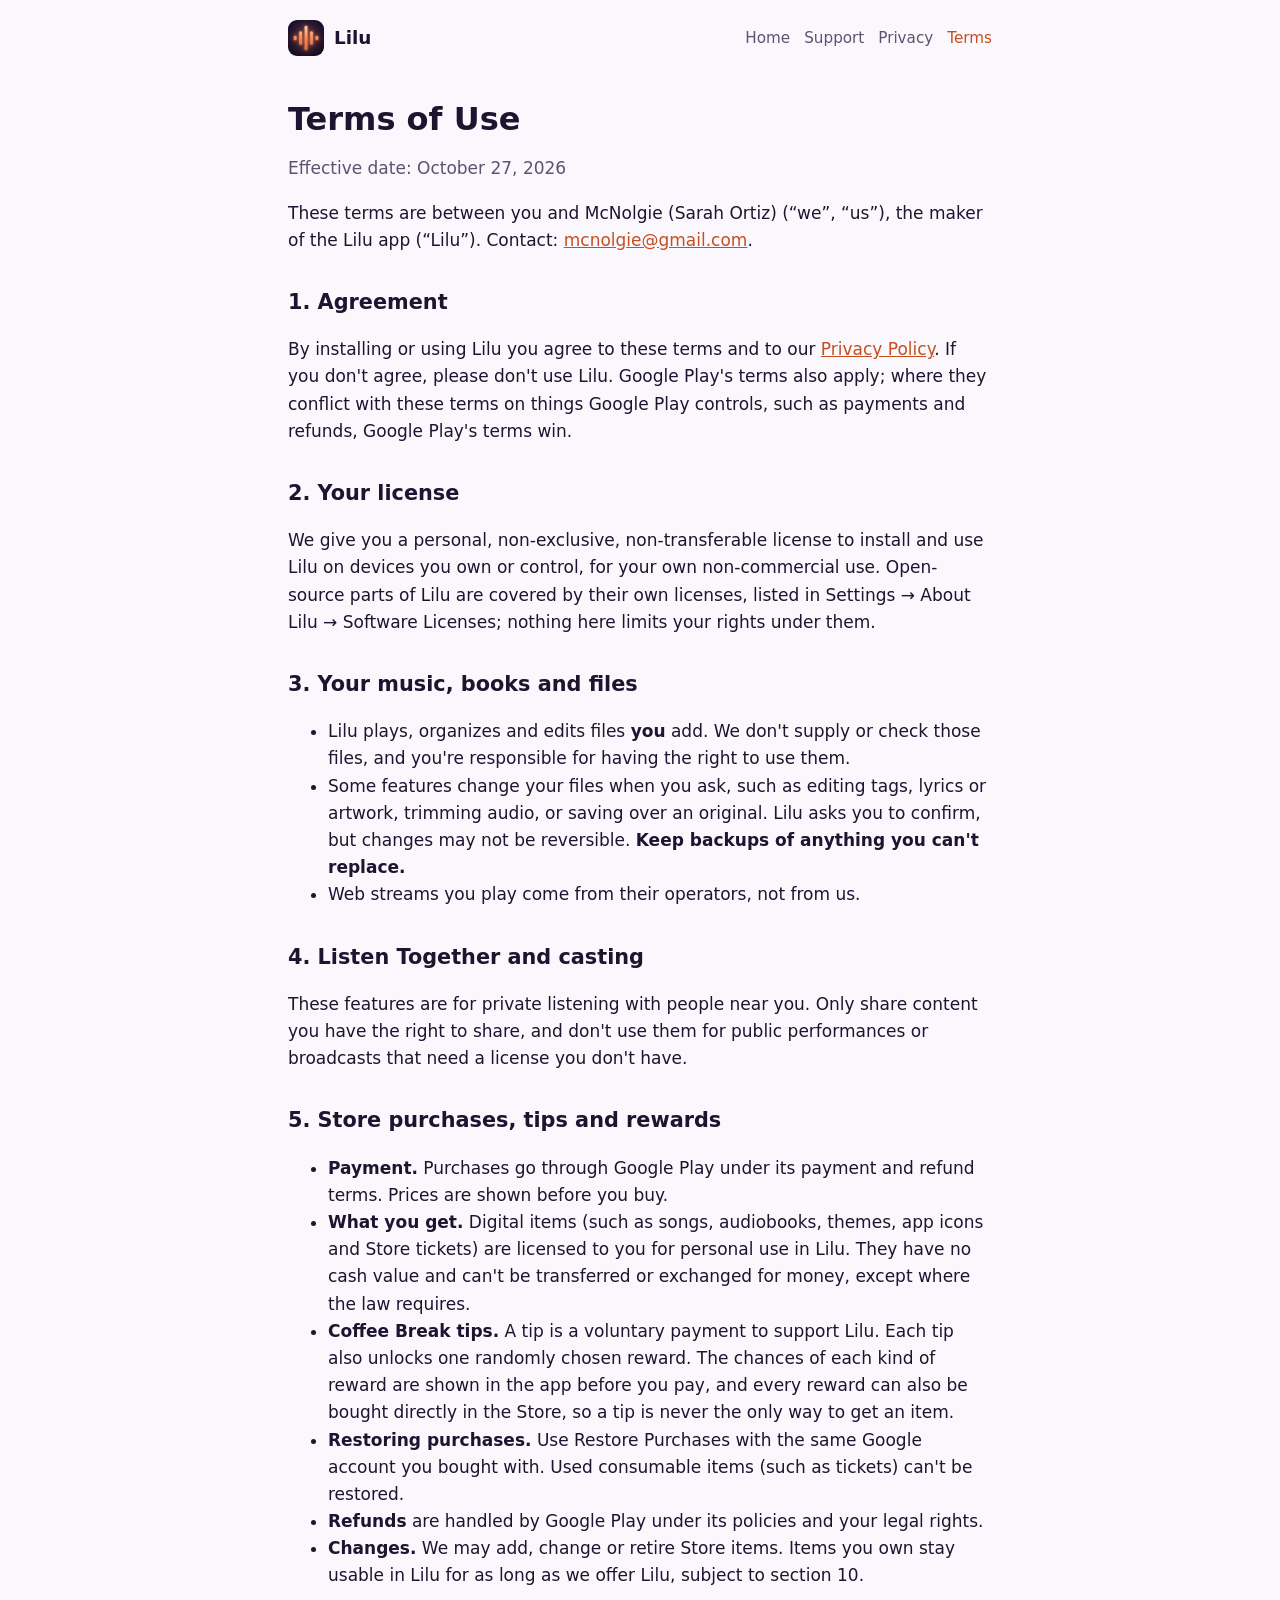
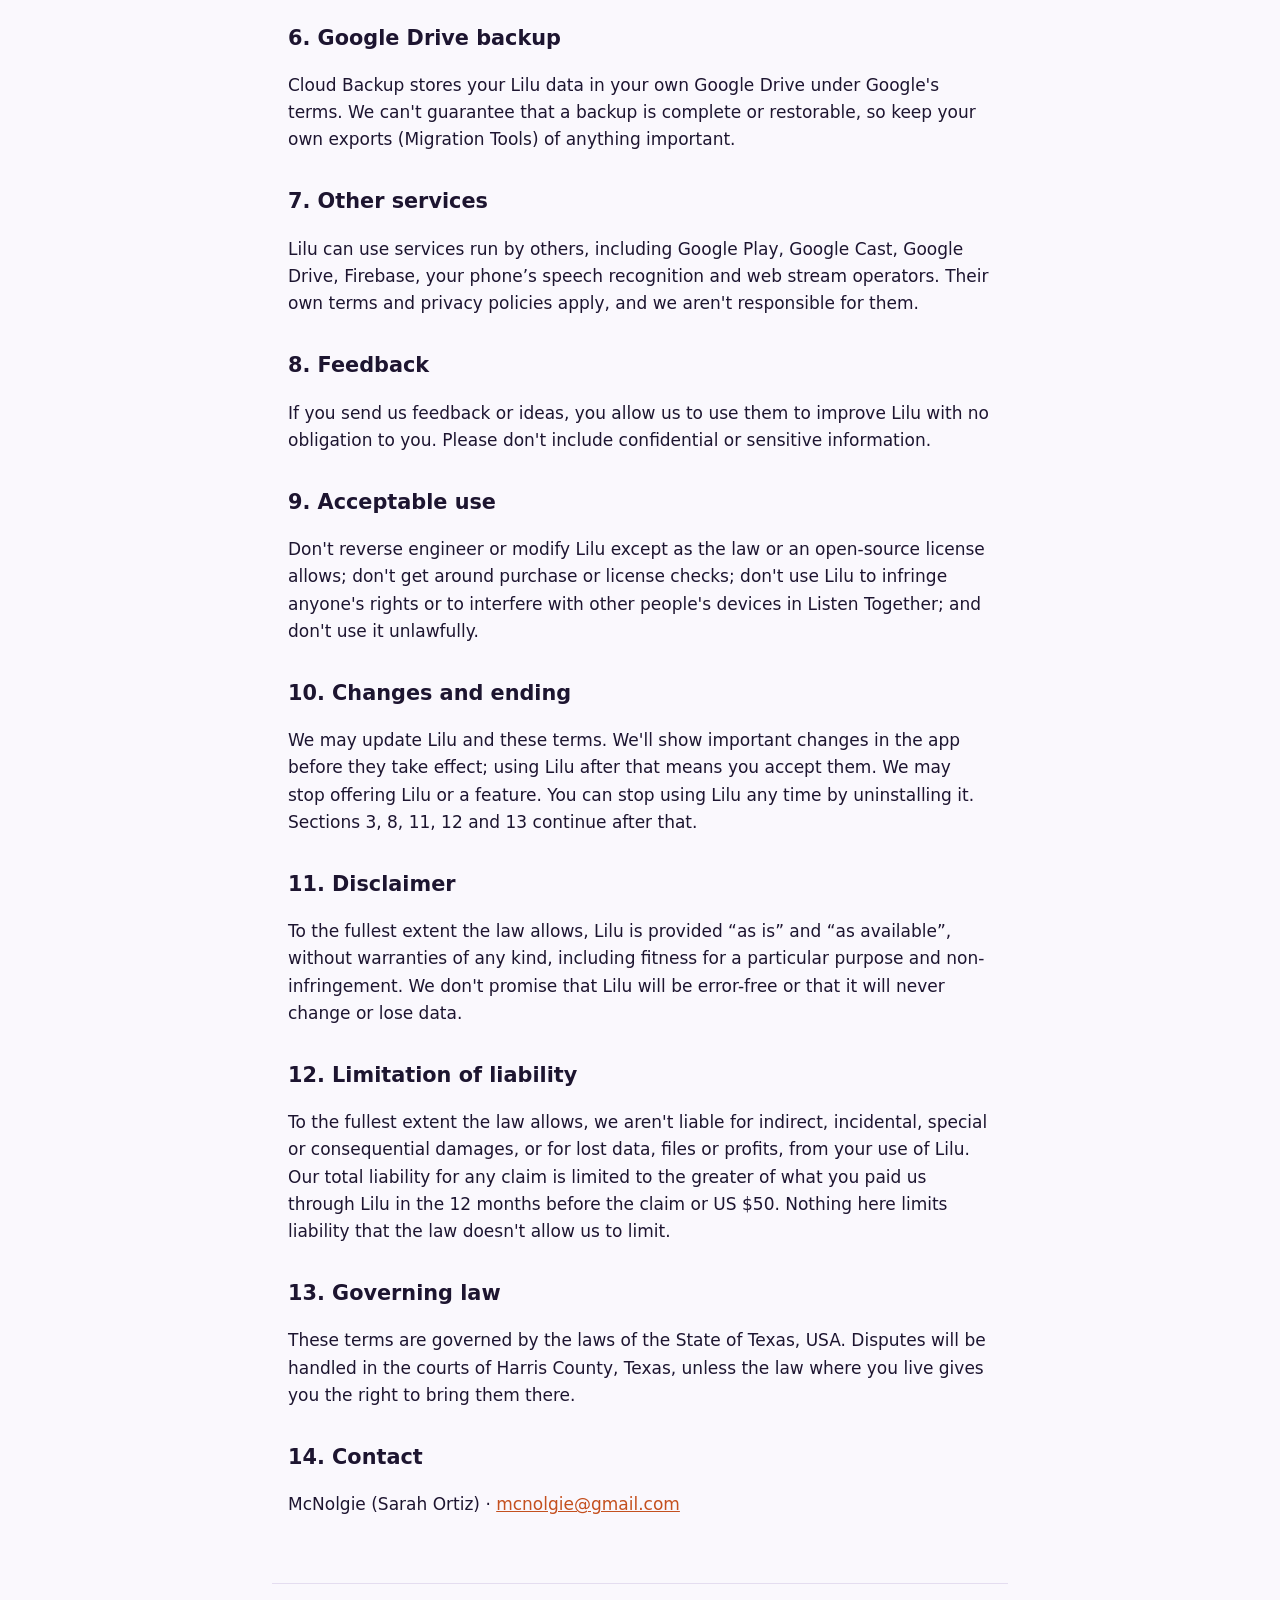
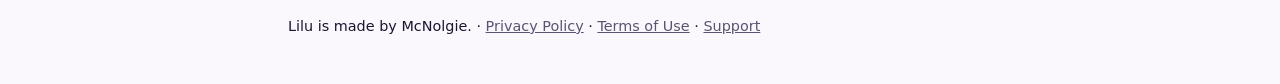
==== terms.html @ f52eeafa "Add files via upload" ====
<!doctype html>
<html lang="en">
<head>
<meta charset="utf-8">
<meta name="viewport" content="width=device-width, initial-scale=1">
<title>Terms of Use – Lilu</title>
<meta name="description" content="The terms for using the Lilu app.">
<link rel="icon" href="favicon.png">
<link rel="stylesheet" href="style.css">
</head>
<body>
<!-- DRAFT for the owner's review. Fill every [BRACKETED] value and have it reviewed before
     publishing. Based on docs/legal/terms-of-use-draft.md (Oct 20), Android only. -->
<header class="site">
  <a class="brand" href="./"><img src="icon-192.png" alt="">Lilu</a>
  <nav class="site" aria-label="Site">
    <a href="./">Home</a>
    <a href="support.html">Support</a>
    <a href="privacy.html">Privacy</a>
    <a href="terms.html" aria-current="page">Terms</a>
  </nav>
</header>
<main>
<h1>Terms of Use</h1>
<p class="muted">Effective date: October 27, 2026</p>
<p>These terms are between you and McNolgie (Sarah Ortiz) (“we”, “us”), the maker of the Lilu app (“Lilu”). Contact: <a href="mailto:mcnolgie@gmail.com">mcnolgie@gmail.com</a>.</p>

<h2>1. Agreement</h2>
<p>By installing or using Lilu you agree to these terms and to our <a href="privacy.html">Privacy Policy</a>. If you don't agree, please don't use Lilu. Google Play's terms also apply; where they conflict with these terms on things Google Play controls, such as payments and refunds, Google Play's terms win.</p>

<h2>2. Your license</h2>
<p>We give you a personal, non-exclusive, non-transferable license to install and use Lilu on devices you own or control, for your own non-commercial use. Open-source parts of Lilu are covered by their own licenses, listed in Settings → About Lilu → Software Licenses; nothing here limits your rights under them.</p>

<h2>3. Your music, books and files</h2>
<ul>
  <li>Lilu plays, organizes and edits files <strong>you</strong> add. We don't supply or check those files, and you're responsible for having the right to use them.</li>
  <li>Some features change your files when you ask, such as editing tags, lyrics or artwork, trimming audio, or saving over an original. Lilu asks you to confirm, but changes may not be reversible. <strong>Keep backups of anything you can't replace.</strong></li>
  <li>Web streams you play come from their operators, not from us.</li>
</ul>

<h2>4. Listen Together and casting</h2>
<p>These features are for private listening with people near you. Only share content you have the right to share, and don't use them for public performances or broadcasts that need a license you don't have.</p>

<h2>5. Store purchases, tips and rewards</h2>
<ul>
  <li><strong>Payment.</strong> Purchases go through Google Play under its payment and refund terms. Prices are shown before you buy.</li>
  <li><strong>What you get.</strong> Digital items (such as songs, audiobooks, themes, app icons and Store tickets) are licensed to you for personal use in Lilu. They have no cash value and can't be transferred or exchanged for money, except where the law requires.</li>
  <li><strong>Coffee Break tips.</strong> A tip is a voluntary payment to support Lilu. Each tip also unlocks one randomly chosen reward. The chances of each kind of reward are shown in the app before you pay, and every reward can also be bought directly in the Store, so a tip is never the only way to get an item.</li>
  <li><strong>Restoring purchases.</strong> Use Restore Purchases with the same Google account you bought with. Used consumable items (such as tickets) can't be restored.</li>
  <li><strong>Refunds</strong> are handled by Google Play under its policies and your legal rights.</li>
  <li><strong>Changes.</strong> We may add, change or retire Store items. Items you own stay usable in Lilu for as long as we offer Lilu, subject to section 10.</li>
</ul>

<h2>6. Google Drive backup</h2>
<p>Cloud Backup stores your Lilu data in your own Google Drive under Google's terms. We can't guarantee that a backup is complete or restorable, so keep your own exports (Migration Tools) of anything important.</p>

<h2>7. Other services</h2>
<p>Lilu can use services run by others, including Google Play, Google Cast, Google Drive, Firebase, your phone’s speech recognition and web stream operators. Their own terms and privacy policies apply, and we aren't responsible for them.</p>

<h2>8. Feedback</h2>
<p>If you send us feedback or ideas, you allow us to use them to improve Lilu with no obligation to you. Please don't include confidential or sensitive information.</p>

<h2>9. Acceptable use</h2>
<p>Don't reverse engineer or modify Lilu except as the law or an open-source license allows; don't get around purchase or license checks; don't use Lilu to infringe anyone's rights or to interfere with other people's devices in Listen Together; and don't use it unlawfully.</p>

<h2>10. Changes and ending</h2>
<p>We may update Lilu and these terms. We'll show important changes in the app before they take effect; using Lilu after that means you accept them. We may stop offering Lilu or a feature. You can stop using Lilu any time by uninstalling it. Sections 3, 8, 11, 12 and 13 continue after that.</p>

<h2>11. Disclaimer</h2>
<p>To the fullest extent the law allows, Lilu is provided “as is” and “as available”, without warranties of any kind, including fitness for a particular purpose and non-infringement. We don't promise that Lilu will be error-free or that it will never change or lose data.</p>

<h2>12. Limitation of liability</h2>
<p>To the fullest extent the law allows, we aren't liable for indirect, incidental, special or consequential damages, or for lost data, files or profits, from your use of Lilu. Our total liability for any claim is limited to the greater of what you paid us through Lilu in the 12 months before the claim or US $50. Nothing here limits liability that the law doesn't allow us to limit.</p>

<h2>13. Governing law</h2>
<p>These terms are governed by the laws of the State of Texas, USA. Disputes will be handled in the courts of Harris County, Texas, unless the law where you live gives you the right to bring them there.</p>

<h2>14. Contact</h2>
<p>McNolgie (Sarah Ortiz) · <a href="mailto:mcnolgie@gmail.com">mcnolgie@gmail.com</a></p>
</main>
<footer class="site">
  <p>Lilu is made by McNolgie. · <a href="privacy.html">Privacy Policy</a> · <a href="terms.html">Terms of Use</a> · <a href="support.html">Support</a></p>
</footer>
</body>
</html>
---- style.css ----
:root {
  --bg: #0f0a1f;
  --surface: #1a1330;
  --text: #f4f1fa;
  --muted: #c9c3da;
  --accent: #ff8a5c;
  --line: #2d2448;
  --max: 46rem;
}
@media (prefers-color-scheme: light) {
  :root {
    --bg: #faf8fd;
    --surface: #ffffff;
    --text: #1d1530;
    --muted: #5b5370;
    --accent: #c4501f;
    --line: #e4ddf0;
  }
}
* { box-sizing: border-box; }
html { -webkit-text-size-adjust: 100%; }
body {
  margin: 0;
  background: var(--bg);
  color: var(--text);
  font: 17px/1.6 system-ui, -apple-system, "Segoe UI", Roboto, "Helvetica Neue", Arial, sans-serif;
}
a { color: var(--accent); }
a:focus-visible { outline: 2px solid var(--accent); outline-offset: 2px; }
header.site, footer.site, main { max-width: var(--max); margin: 0 auto; padding: 0 16px; }
header.site { display: flex; align-items: center; gap: 12px; padding-top: 20px; padding-bottom: 8px; }
header.site a.brand { display: flex; align-items: center; gap: 10px; color: var(--text); text-decoration: none; font-weight: 700; font-size: 1.15rem; }
header.site img { width: 36px; height: 36px; border-radius: 9px; }
nav.site { margin-left: auto; display: flex; gap: 14px; flex-wrap: wrap; font-size: 0.95rem; }
nav.site a { color: var(--muted); text-decoration: none; }
nav.site a:hover, nav.site a[aria-current="page"] { color: var(--accent); }
main { padding-top: 12px; padding-bottom: 48px; }
h1 { font-size: 2rem; line-height: 1.2; margin: 24px 0 8px; }
h2 { font-size: 1.3rem; margin: 32px 0 8px; }
h3 { font-size: 1.05rem; margin: 20px 0 4px; }
p, li { color: var(--text); }
.muted { color: var(--muted); }
.hero { text-align: center; padding: 32px 0 8px; }
.hero img { width: 112px; height: 112px; border-radius: 26px; }
.hero h1 { font-size: 2.6rem; margin-top: 16px; }
.hero p { font-size: 1.2rem; color: var(--muted); margin: 0 auto; max-width: 30rem; }
.pill { display: inline-block; margin-top: 18px; padding: 8px 18px; border-radius: 999px; border: 1px solid var(--line); color: var(--muted); font-size: 0.95rem; }
.grid { display: grid; grid-template-columns: repeat(auto-fit, minmax(14rem, 1fr)); gap: 12px; margin-top: 28px; }
.card { background: var(--surface); border: 1px solid var(--line); border-radius: 14px; padding: 14px 16px; }
.card h3 { margin-top: 0; }
.card p { margin: 0; color: var(--muted); font-size: 0.95rem; }
.summary { background: var(--surface); border: 1px solid var(--line); border-radius: 14px; padding: 4px 18px; }
table { width: 100%; border-collapse: collapse; font-size: 0.95rem; }
th, td { text-align: left; vertical-align: top; padding: 8px 6px; border-bottom: 1px solid var(--line); }
th { color: var(--muted); font-weight: 600; }
.table-wrap { overflow-x: auto; }
footer.site { border-top: 1px solid var(--line); padding-top: 16px; padding-bottom: 32px; color: var(--muted); font-size: 0.9rem; }
footer.site a { color: var(--muted); }
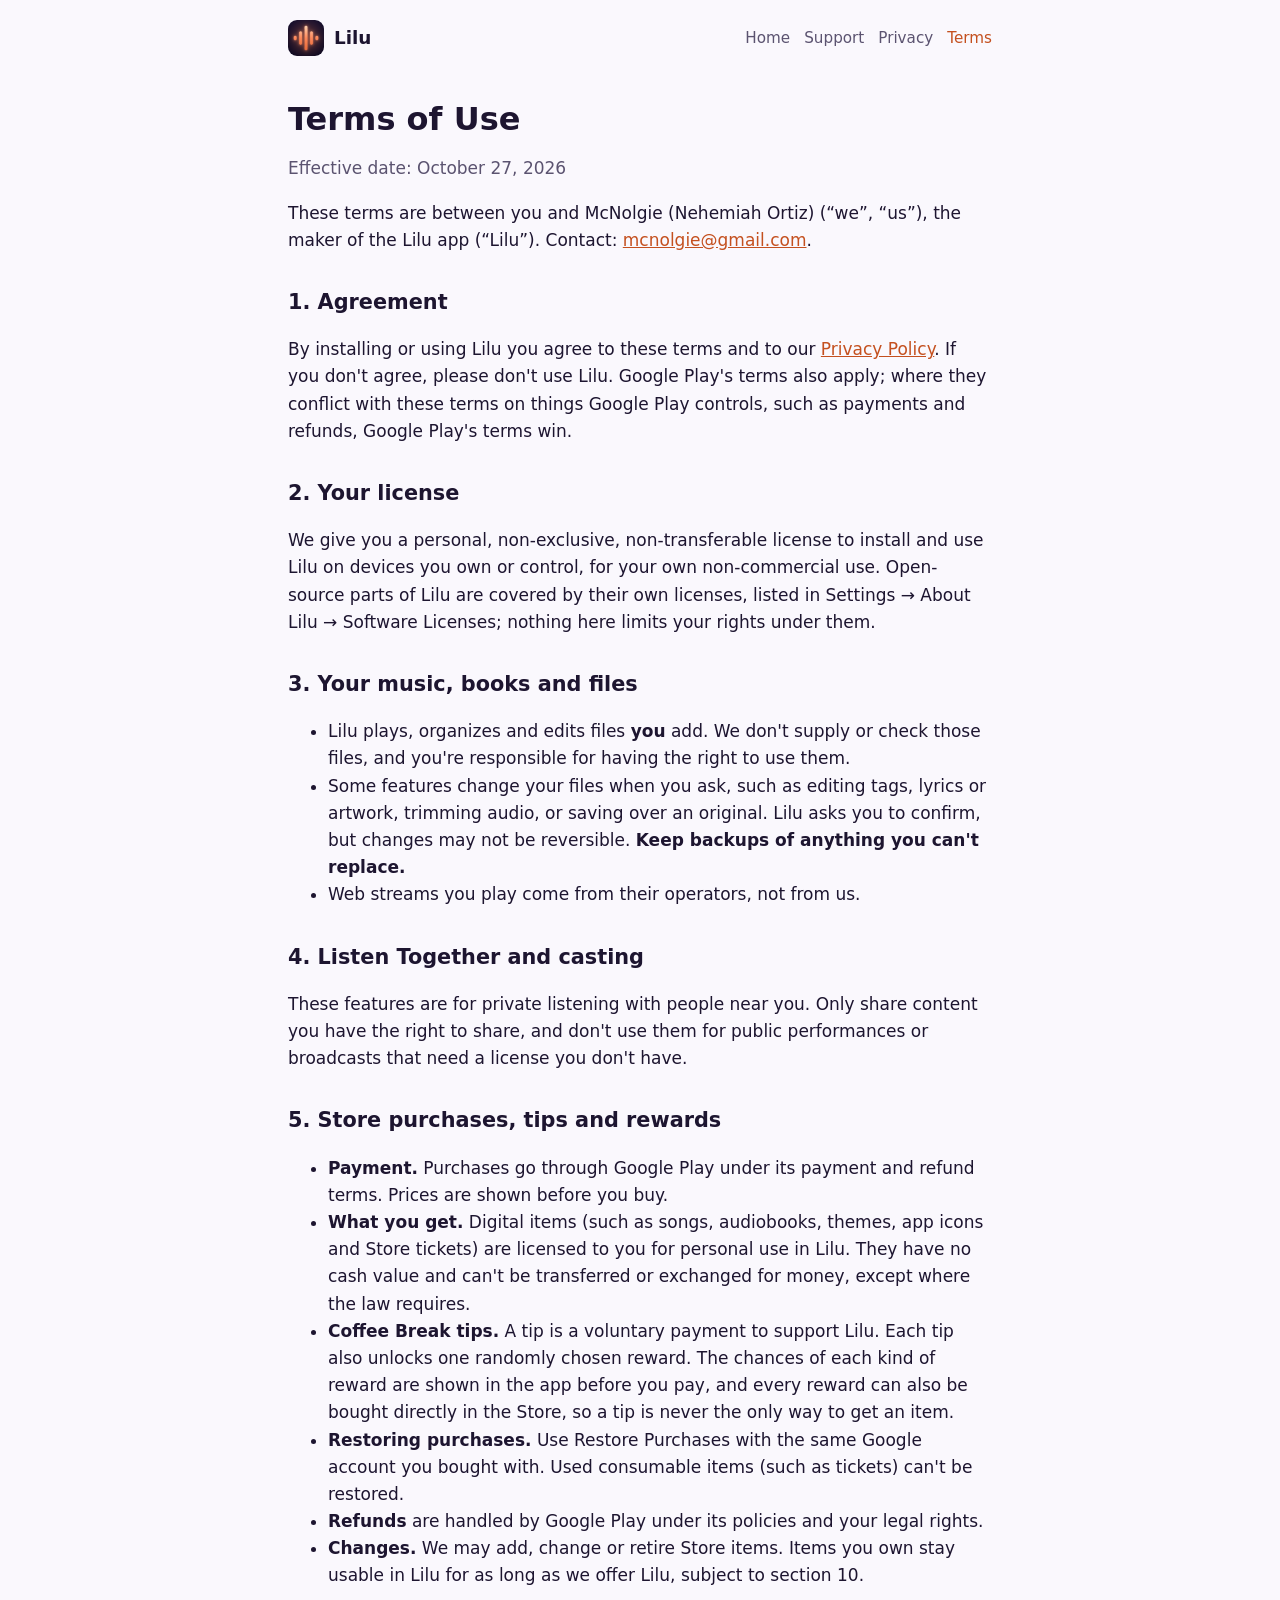
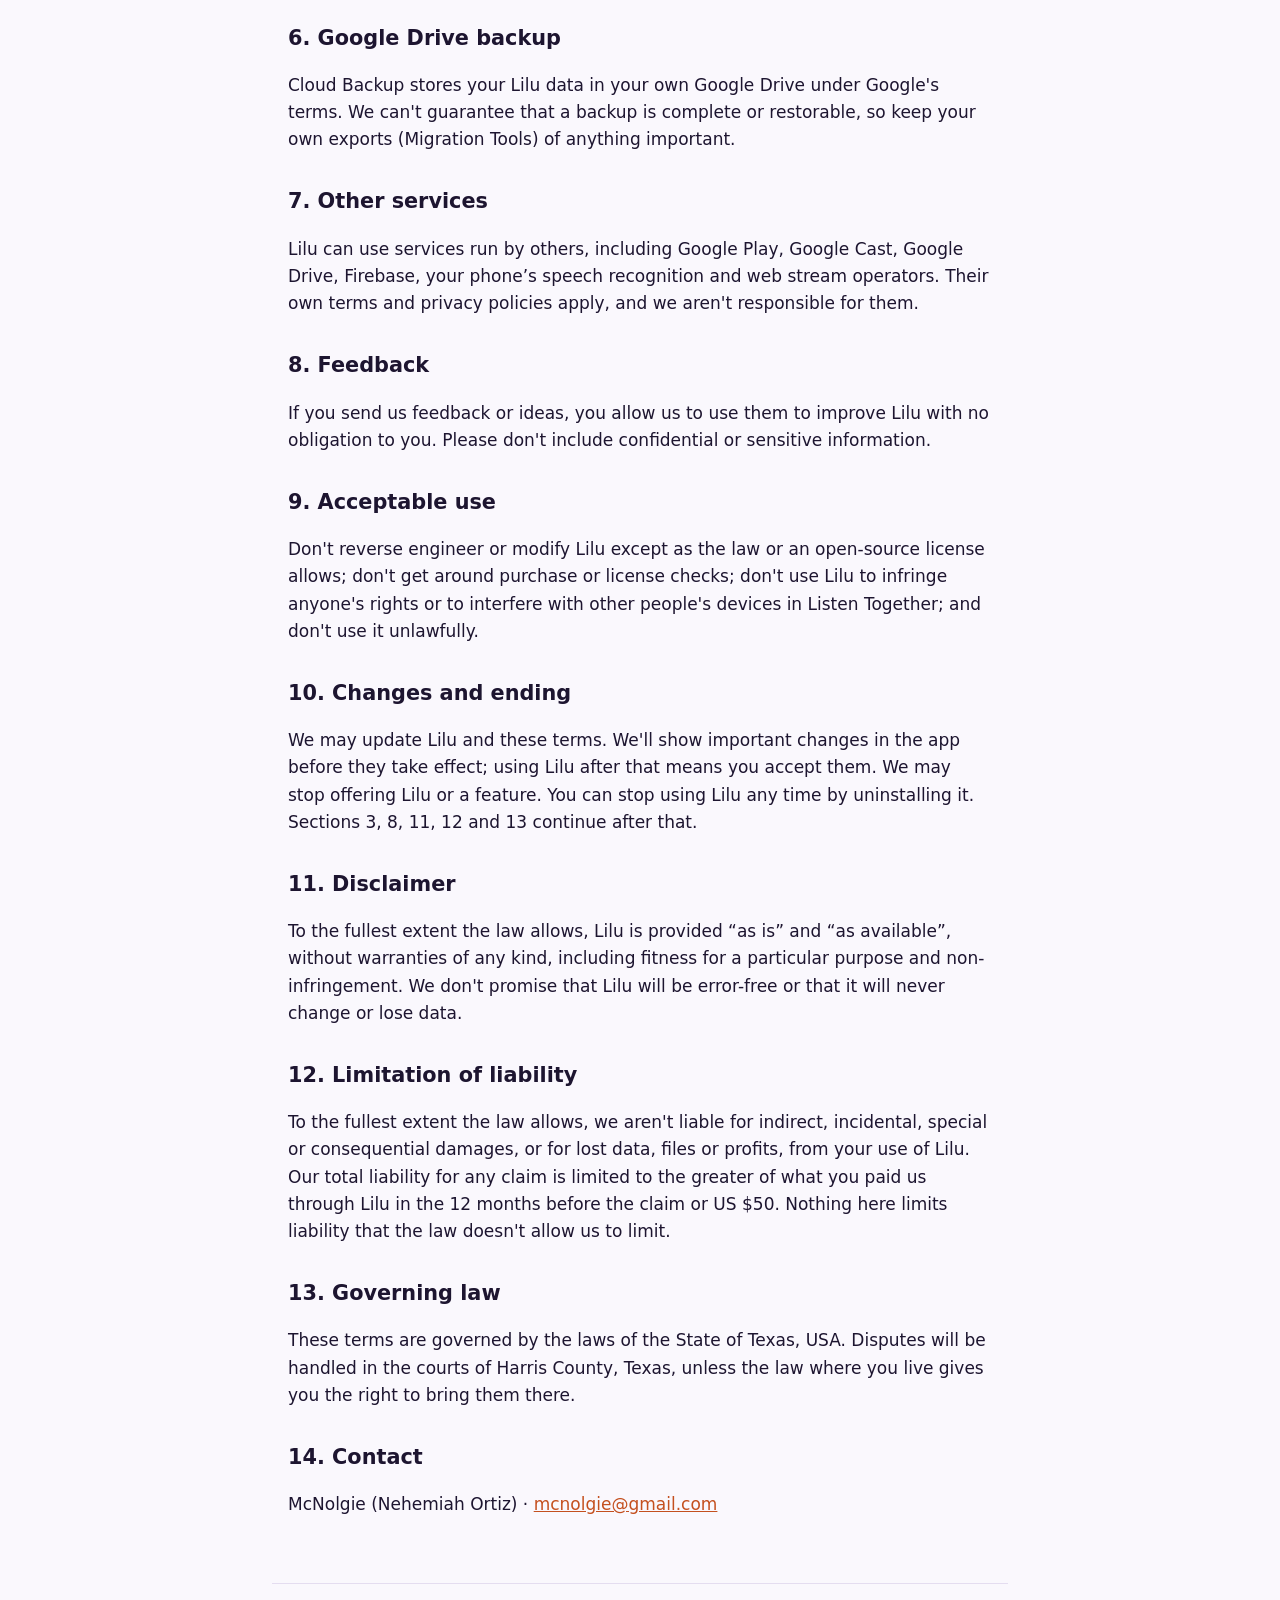
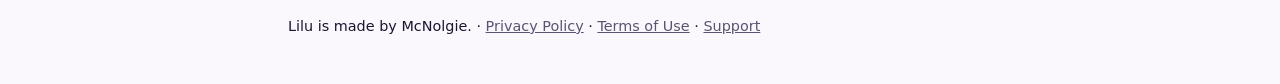
==== commit 77f7dc7c: "Add files via upload" ====
--- a/terms.html
+++ b/terms.html
@@ -9,8 +9,7 @@
 <link rel="stylesheet" href="style.css">
 </head>
 <body>
-<!-- DRAFT for the owner's review. Fill every [BRACKETED] value and have it reviewed before
-     publishing. Based on docs/legal/terms-of-use-draft.md (Oct 20), Android only. -->
+<!-- Lilu by McNolgie. Checked against the app's code on 26 Oct 2026 (two independent passes). Owner details filled 26-27 Oct 2026. -->
 <header class="site">
   <a class="brand" href="./"><img src="icon-192.png" alt="">Lilu</a>
   <nav class="site" aria-label="Site">
@@ -23,7 +22,7 @@
 <main>
 <h1>Terms of Use</h1>
 <p class="muted">Effective date: October 27, 2026</p>
-<p>These terms are between you and McNolgie (Sarah Ortiz) (“we”, “us”), the maker of the Lilu app (“Lilu”). Contact: <a href="mailto:mcnolgie@gmail.com">mcnolgie@gmail.com</a>.</p>
+<p>These terms are between you and McNolgie (Nehemiah Ortiz) (“we”, “us”), the maker of the Lilu app (“Lilu”). Contact: <a href="mailto:mcnolgie@gmail.com">mcnolgie@gmail.com</a>.</p>
 
 <h2>1. Agreement</h2>
 <p>By installing or using Lilu you agree to these terms and to our <a href="privacy.html">Privacy Policy</a>. If you don't agree, please don't use Lilu. Google Play's terms also apply; where they conflict with these terms on things Google Play controls, such as payments and refunds, Google Play's terms win.</p>
@@ -76,7 +75,7 @@
 <p>These terms are governed by the laws of the State of Texas, USA. Disputes will be handled in the courts of Harris County, Texas, unless the law where you live gives you the right to bring them there.</p>
 
 <h2>14. Contact</h2>
-<p>McNolgie (Sarah Ortiz) · <a href="mailto:mcnolgie@gmail.com">mcnolgie@gmail.com</a></p>
+<p>McNolgie (Nehemiah Ortiz) · <a href="mailto:mcnolgie@gmail.com">mcnolgie@gmail.com</a></p>
 </main>
 <footer class="site">
   <p>Lilu is made by McNolgie. · <a href="privacy.html">Privacy Policy</a> · <a href="terms.html">Terms of Use</a> · <a href="support.html">Support</a></p>
